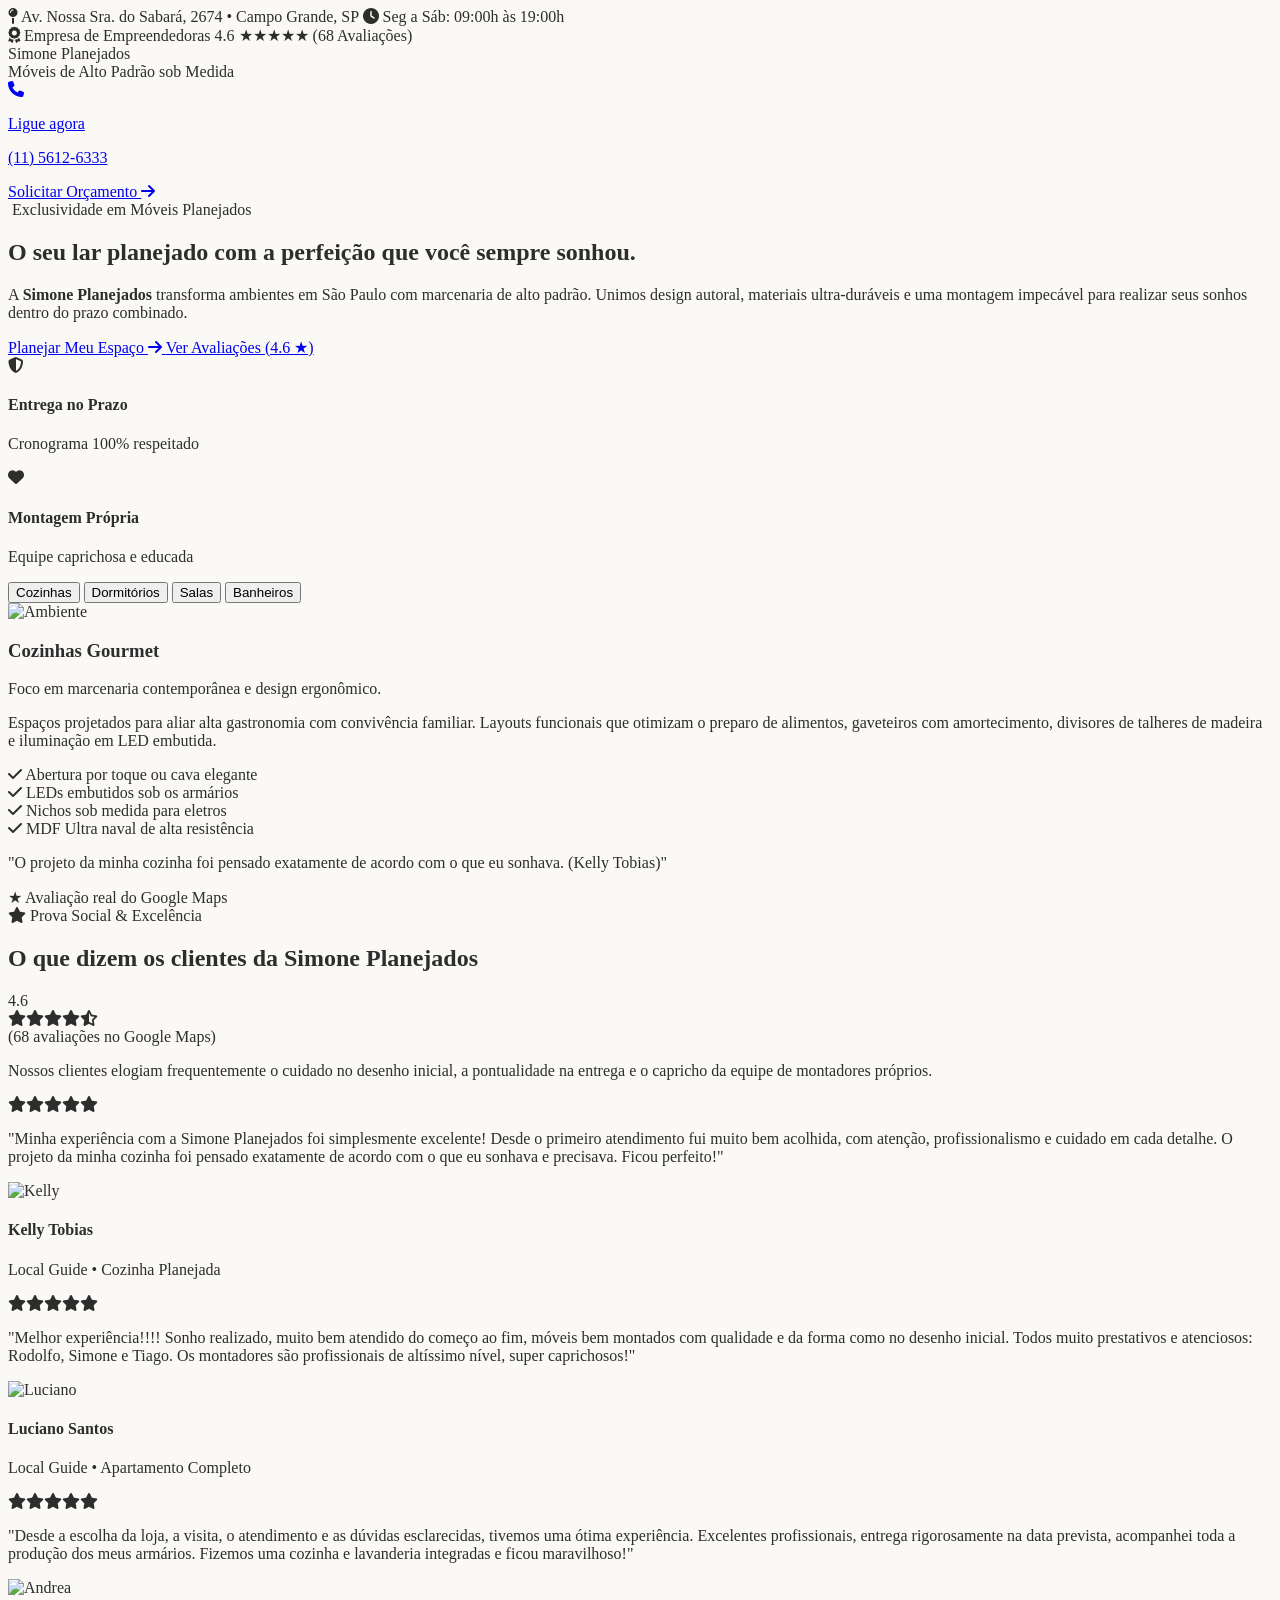
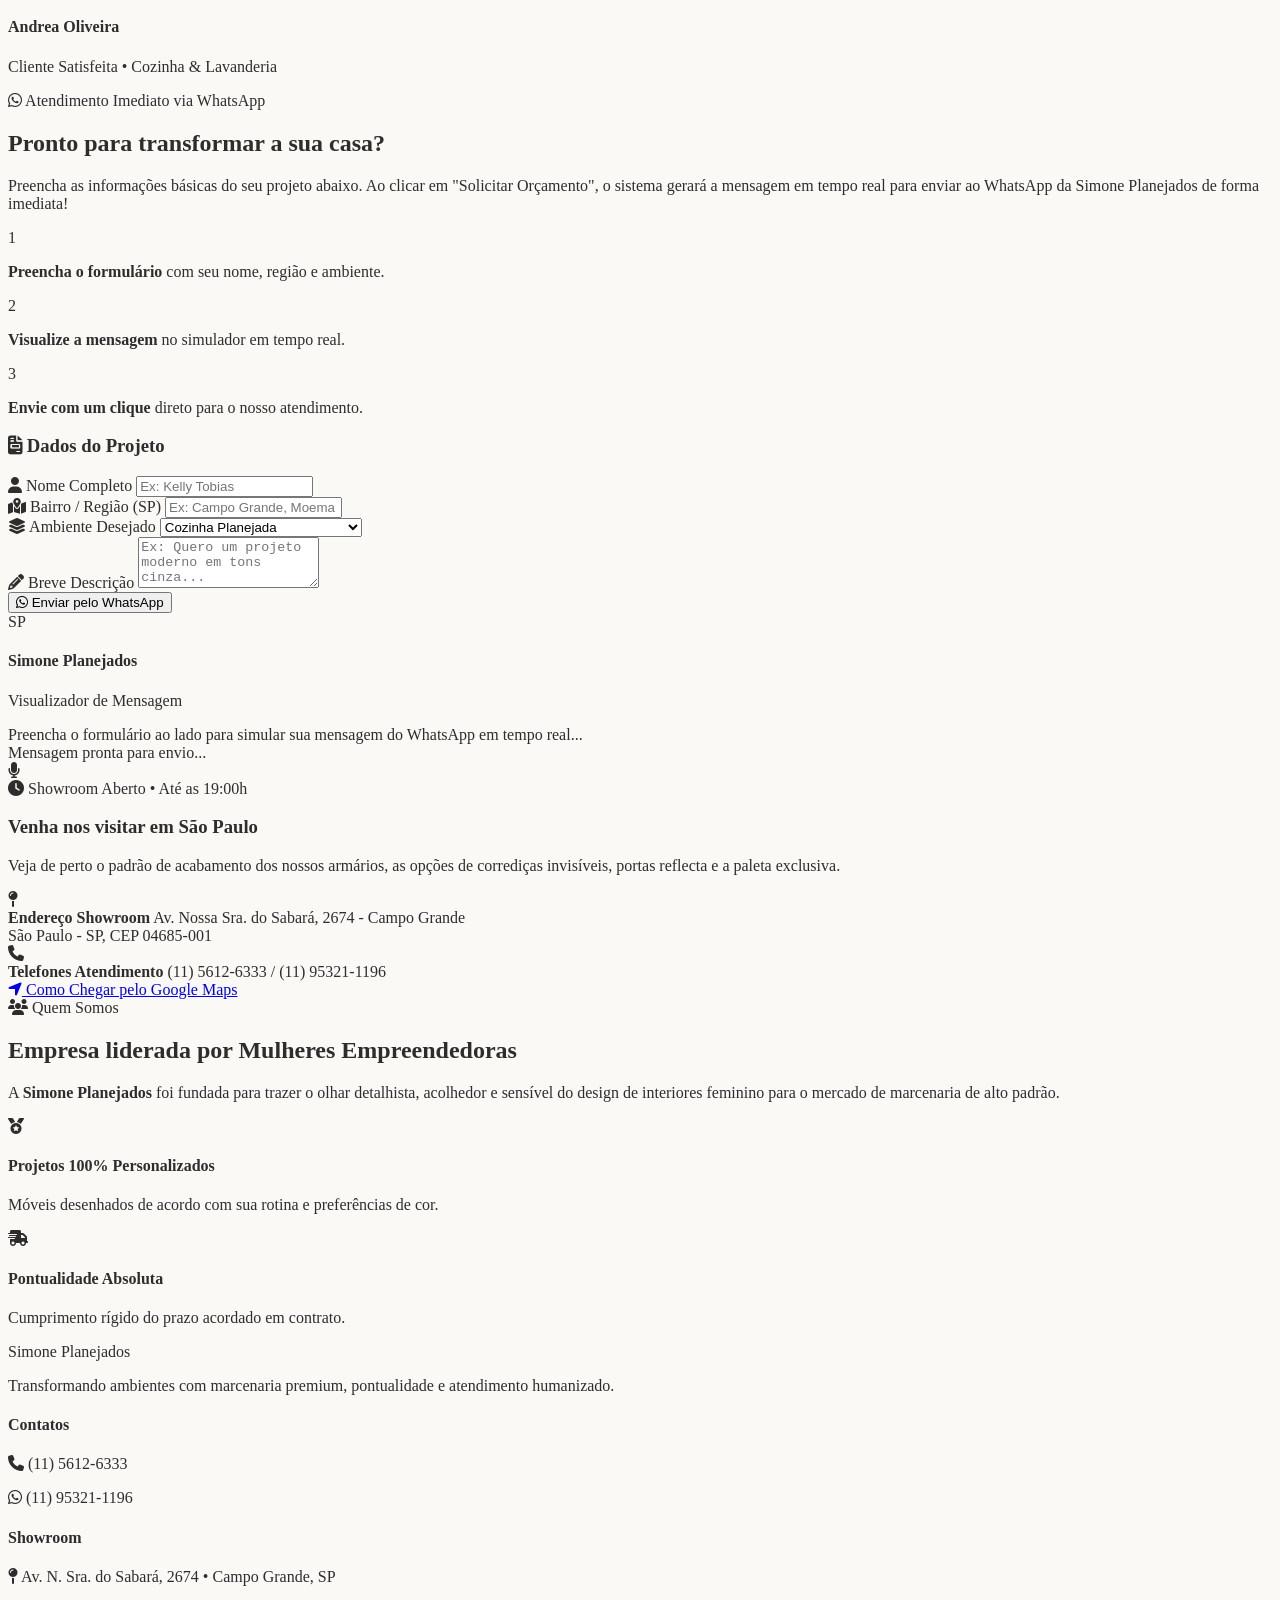
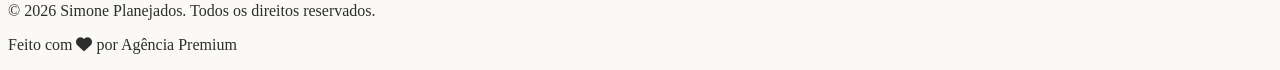
==== index.html @ 191fddfe "Add files via upload" ====
<!DOCTYPE html>
<html lang="pt-BR" class="scroll-smooth">
<head>
    <meta charset="UTF-8">
    <meta name="viewport" content="width=device-width, initial-scale=1.0">
    <title>Simone Planejados | Móveis Planejados de Alto Padrão em São Paulo</title>
    <!-- Google Fonts: Playfair Display, Outfit & Plus Jakarta Sans -->
    <link rel="preconnect" href="https://fonts.googleapis.com">
    <link rel="preconnect" href="https://fonts.gstatic.com" crossorigin>
    <link href="https://fonts.googleapis.com/css2?family=Outfit:wght@300;400;500;600;700&family=Playfair+Display:ital,wght@0,400;0,600;0,700;1,400&family=Plus+Jakarta+Sans:wght@300;400;500;600;700&display=swap" rel="stylesheet">
    <!-- Tailwind CSS CDN -->
    <script src="https://cdn.tailwindcss.com"></script>
    <!-- FontAwesome for Icons -->
    <link rel="stylesheet" href="https://cdnjs.cloudflare.com/ajax/libs/font-awesome/6.4.0/css/all.min.css">
    <!-- Custom styling -->
    <link rel="stylesheet" href="style.css">
</head>
<body class="bg-[#FAF9F6] text-[#2D2D2D] font-['Plus_Jakarta_Sans'] overflow-x-hidden">

    <!-- TOP MICRO BAR -->
    <div class="bg-[#151515] text-white text-[11px] md:text-xs py-2 px-4 md:px-8 flex flex-wrap justify-between items-center gap-2">
        <div class="flex items-center gap-4">
            <span class="flex items-center gap-1.5 text-[#dac476]">
                <i class="fa-solid fa-map-pin"></i>
                Av. Nossa Sra. do Sabará, 2674 • Campo Grande, SP
            </span>
            <span class="hidden sm:flex items-center gap-1.5 text-gray-300">
                <i class="fa-solid fa-clock"></i>
                Seg a Sáb: 09:00h às 19:00h
            </span>
        </div>
        <div class="flex items-center gap-3">
            <span class="flex items-center gap-1.5 bg-[#ad8c5e]/30 text-[#dac476] px-2 py-0.5 rounded border border-[#c5a880]/20 font-medium">
                <i class="fa-solid fa-award"></i>
                Empresa de Empreendedoras
            </span>
            <span class="text-[#f4edd4] font-semibold">4.6 ★★★★★ (68 Avaliações)</span>
        </div>
    </div>

    <!-- MAIN HEADER -->
    <header class="sticky top-0 z-50 w-full bg-white/95 backdrop-blur-md border-b border-[#f4edd4] shadow-sm">
        <div class="max-w-7xl mx-auto px-4 sm:px-6 lg:px-8 h-20 flex justify-between items-center">
            <div class="flex flex-col text-left">
                <div class="flex items-baseline gap-1">
                    <span class="font-['Playfair_Display'] font-bold text-2xl tracking-wide text-[#151515]">Simone</span>
                    <span class="font-sans font-light text-sm uppercase tracking-[0.25em] text-[#ad8c5e]">Planejados</span>
                </div>
                <span class="text-[9px] text-gray-400 tracking-wider font-sans -mt-1 block uppercase">Móveis de Alto Padrão sob Medida</span>
            </div>

            <div class="flex items-center gap-4 md:gap-6">
                <a href="tel:551156126333" class="hidden lg:flex items-center gap-2 text-[#151515] hover:text-[#ad8c5e] transition-all font-medium text-sm border-r border-[#e8dba9] pr-6">
                    <div class="bg-[#fbf8f0] p-2 rounded-full border border-[#e8dba9]">
                        <i class="fa-solid fa-phone text-[#ad8c5e]"></i>
                    </div>
                    <div class="text-left">
                        <p class="text-[10px] text-gray-400 uppercase tracking-widest">Ligue agora</p>
                        <p class="font-semibold text-sm text-gray-800">(11) 5612-6333</p>
                    </div>
                </a>

                <a href="#lead-form-section" class="bg-gradient-to-r from-[#151515] to-[#2D2D2D] text-white font-medium text-xs md:text-sm uppercase tracking-wider px-4 md:px-6 py-3 rounded-md shadow-md border border-[#c5a880]/20 hover:opacity-90 transition-all">
                    Solicitar Orçamento <i class="fa-solid fa-arrow-right ml-1"></i>
                </a>
            </div>
        </div>
    </header>

    <!-- HERO SECTION -->
    <section class="relative overflow-hidden py-16 md:py-24">
        <div class="absolute top-1/4 -left-32 w-96 h-96 bg-[#c5a880]/10 rounded-full blur-3xl pointer-events-none"></div>
        <div class="max-w-7xl mx-auto px-4 sm:px-6 lg:px-8">
            <div class="grid grid-cols-1 lg:grid-cols-12 gap-12 items-center">
                
                <!-- Persuasive Copy -->
                <div class="lg:col-span-5 text-left flex flex-col justify-center">
                    <div class="inline-flex items-center gap-1.5 bg-[#fbf8f0] border border-[#e8dba9] px-3.5 py-1.5 rounded-full text-[#907047] text-xs font-semibold tracking-wider uppercase mb-6 w-fit">
                        <i class="fa-solid fa-sparkles text-[#c5a880]"></i> Exclusividade em Móveis Planejados
                    </div>

                    <h1 class="font-['Playfair_Display'] text-4xl sm:text-5xl font-bold text-[#151515] tracking-tight leading-[1.1] mb-6">
                        O seu lar planejado com a <span class="italic text-[#ad8c5e] block sm:inline">perfeição</span> que você sempre sonhou.
                    </h1>

                    <p class="text-gray-600 text-base sm:text-lg leading-relaxed mb-8">
                        A <strong>Simone Planejados</strong> transforma ambientes em São Paulo com marcenaria de alto padrão. Unimos design autoral, materiais ultra-duráveis e uma montagem impecável para realizar seus sonhos dentro do prazo combinado.
                    </p>

                    <div class="flex flex-col sm:flex-row items-stretch sm:items-center gap-4 mb-10">
                        <a href="#lead-form-section" class="bg-[#c5a880] hover:bg-[#ad8c5e] text-white font-medium px-8 py-4 rounded-md shadow-lg transition-all text-center uppercase tracking-wider text-sm flex items-center justify-center gap-2">
                            Planejar Meu Espaço <i class="fa-solid fa-arrow-right"></i>
                        </a>
                        <a href="#reviews-section" class="bg-white hover:bg-[#fbf8f0] text-[#151515] border border-[#c5a880] font-medium px-8 py-4 rounded-md transition-all text-center uppercase tracking-wider text-sm flex items-center justify-center gap-2">
                            Ver Avaliações (4.6 ★)
                        </a>
                    </div>

                    <div class="grid grid-cols-2 gap-4 border-t border-[#f4edd4] pt-8">
                        <div class="flex items-start gap-2.5">
                            <div class="bg-[#f4edd4]/50 p-1.5 rounded-full text-[#907047] mt-0.5">
                                <i class="fa-solid fa-shield-halved text-xs"></i>
                            </div>
                            <div>
                                <h4 class="font-bold text-sm text-gray-900">Entrega no Prazo</h4>
                                <p class="text-xs text-gray-500">Cronograma 100% respeitado</p>
                            </div>
                        </div>
                        <div class="flex items-start gap-2.5">
                            <div class="bg-[#f4edd4]/50 p-1.5 rounded-full text-[#907047] mt-0.5">
                                <i class="fa-solid fa-heart text-xs"></i>
                            </div>
                            <div>
                                <h4 class="font-bold text-sm text-gray-900">Montagem Própria</h4>
                                <p class="text-xs text-gray-500">Equipe caprichosa e educada</p>
                            </div>
                        </div>
                    </div>
                </div>

                <!-- Interactive Display -->
                <div class="lg:col-span-7 flex flex-col">
                    <!-- Tabs Selector -->
                    <div class="flex flex-wrap gap-2 mb-4 bg-gray-100/80 p-1.5 rounded-lg border border-gray-200/50">
                        <button onclick="switchEnvironment('cozinhas')" id="tab-cozinhas" class="env-tab flex-1 min-w-[100px] text-center font-medium text-xs py-2.5 px-3 rounded-md transition-all uppercase tracking-wider bg-white text-[#151515] shadow-sm font-bold border-b-2 border-[#c5a880]">
                            Cozinhas
                        </button>
                        <button onclick="switchEnvironment('dormitorios')" id="tab-dormitorios" class="env-tab flex-1 min-w-[100px] text-center font-medium text-xs py-2.5 px-3 rounded-md transition-all uppercase tracking-wider text-gray-500 hover:text-[#151515] hover:bg-white/50">
                            Dormitórios
                        </button>
                        <button onclick="switchEnvironment('salas')" id="tab-salas" class="env-tab flex-1 min-w-[100px] text-center font-medium text-xs py-2.5 px-3 rounded-md transition-all uppercase tracking-wider text-gray-500 hover:text-[#151515] hover:bg-white/50">
                            Salas
                        </button>
                        <button onclick="switchEnvironment('banheiros')" id="tab-banheiros" class="env-tab flex-1 min-w-[100px] text-center font-medium text-xs py-2.5 px-3 rounded-md transition-all uppercase tracking-wider text-gray-500 hover:text-[#151515] hover:bg-white/50">
                            Banheiros
                        </button>
                    </div>

                    <!-- Showcase Stage -->
                    <div id="showcase-card" class="bg-white rounded-xl border border-[#fbf8f0] shadow-xl overflow-hidden text-left">
                        <div class="relative h-[250px] sm:h-[350px] overflow-hidden">
                            <img id="env-image" src="https://images.unsplash.com/photo-1600585154340-be6161a56a0c?auto=format&fit=crop&w=1200&q=80" class="w-full h-full object-cover" alt="Ambiente">
                            <div class="absolute inset-0 bg-gradient-to-t from-black/60 to-transparent"></div>
                            <div class="absolute bottom-6 left-6 right-6 text-white">
                                <h3 id="env-title" class="font-['Playfair_Display'] text-2xl font-bold tracking-tight mb-1 text-[#f4edd4]">Cozinhas Gourmet</h3>
                                <p class="text-xs text-gray-200">Foco em marcenaria contemporânea e design ergonômico.</p>
                            </div>
                        </div>
                        <div class="p-6 sm:p-8">
                            <p id="env-description" class="text-gray-600 text-sm leading-relaxed mb-6">
                                Espaços projetados para aliar alta gastronomia com convivência familiar. Layouts funcionais que otimizam o preparo de alimentos, gaveteiros com amortecimento, divisores de talheres de madeira e iluminação em LED embutida.
                            </p>
                            <div id="env-features" class="grid grid-cols-1 sm:grid-cols-2 gap-3.5 mb-6">
                                <div class="flex items-center gap-2.5 text-xs text-gray-700">
                                    <span class="bg-[#fbf8f0] p-1 rounded-full border border-[#e8dba9]"><i class="fa-solid fa-check text-[#ad8c5e]"></i></span>
                                    <span>Abertura por toque ou cava elegante</span>
                                </div>
                                <div class="flex items-center gap-2.5 text-xs text-gray-700">
                                    <span class="bg-[#fbf8f0] p-1 rounded-full border border-[#e8dba9]"><i class="fa-solid fa-check text-[#ad8c5e]"></i></span>
                                    <span>LEDs embutidos sob os armários</span>
                                </div>
                                <div class="flex items-center gap-2.5 text-xs text-gray-700">
                                    <span class="bg-[#fbf8f0] p-1 rounded-full border border-[#e8dba9]"><i class="fa-solid fa-check text-[#ad8c5e]"></i></span>
                                    <span>Nichos sob medida para eletros</span>
                                </div>
                                <div class="flex items-center gap-2.5 text-xs text-gray-700">
                                    <span class="bg-[#fbf8f0] p-1 rounded-full border border-[#e8dba9]"><i class="fa-solid fa-check text-[#ad8c5e]"></i></span>
                                    <span>MDF Ultra naval de alta resistência</span>
                                </div>
                            </div>
                            <div class="bg-[#fbf8f0]/80 rounded-lg p-4 border-l-4 border-[#c5a880] italic text-xs text-gray-600 flex flex-col gap-1">
                                <p id="env-quote">"O projeto da minha cozinha foi pensado exatamente de acordo com o que eu sonhava. (Kelly Tobias)"</p>
                                <span class="text-[10px] uppercase font-bold tracking-wider text-[#ad8c5e] not-italic">★ Avaliação real do Google Maps</span>
                            </div>
                        </div>
                    </div>
                </div>

            </div>
        </div>
    </section>

    <!-- TESTIMONIALS SECTION -->
    <section id="reviews-section" class="py-20 bg-white border-b border-[#f4edd4]">
        <div class="max-w-7xl mx-auto px-4 sm:px-6 lg:px-8">
            <div class="text-center max-w-3xl mx-auto mb-16">
                <div class="inline-flex items-center gap-1.5 bg-[#fbf8f0] border border-[#e8dba9] px-3.5 py-1.5 rounded-full text-[#907047] text-xs font-semibold tracking-wider uppercase mb-4">
                    <i class="fa-solid fa-star text-[#c5a880]"></i> Prova Social & Excelência
                </div>
                <h2 class="font-['Playfair_Display'] text-3xl sm:text-4xl font-bold text-[#151515] tracking-tight mb-4">
                    O que dizem os clientes da <span class="italic text-[#ad8c5e]">Simone Planejados</span>
                </h2>
                <div class="flex items-center justify-center gap-2 mb-6">
                    <span class="font-bold text-3xl text-[#151515]">4.6</span>
                    <div class="flex text-[#c5a880]">
                        <i class="fa-solid fa-star"></i><i class="fa-solid fa-star"></i><i class="fa-solid fa-star"></i><i class="fa-solid fa-star"></i><i class="fa-solid fa-star-half-stroke"></i>
                    </div>
                    <span class="text-xs text-gray-500 font-sans tracking-wide ml-2">(68 avaliações no Google Maps)</span>
                </div>
                <p class="text-gray-600 text-sm sm:text-base">
                    Nossos clientes elogiam frequentemente o cuidado no desenho inicial, a pontualidade na entrega e o capricho da equipe de montadores próprios.
                </p>
            </div>

            <div class="grid grid-cols-1 md:grid-cols-2 lg:grid-cols-3 gap-8 text-left">
                <!-- Card 1 -->
                <div class="bg-[#fbf8f0]/20 border border-[#e8dba9]/40 rounded-xl p-6 sm:p-8 flex flex-col justify-between hover:shadow-md transition-all">
                    <div>
                        <div class="flex text-[#c5a880] gap-0.5 mb-4">
                            <i class="fa-solid fa-star"></i><i class="fa-solid fa-star"></i><i class="fa-solid fa-star"></i><i class="fa-solid fa-star"></i><i class="fa-solid fa-star"></i>
                        </div>
                        <p class="text-gray-700 text-sm leading-relaxed mb-6 italic">
                            "Minha experiência com a Simone Planejados foi simplesmente excelente! Desde o primeiro atendimento fui muito bem acolhida, com atenção, profissionalismo e cuidado em cada detalhe. O projeto da minha cozinha foi pensado exatamente de acordo com o que eu sonhava e precisava. Ficou perfeito!"
                        </p>
                    </div>
                    <div class="flex items-center gap-3 border-t border-gray-100 pt-4">
                        <img src="https://images.unsplash.com/photo-1494790108377-be9c29b29330?auto=format&fit=crop&w=150&h=150&q=80" class="w-11 h-11 rounded-full object-cover border" alt="Kelly">
                        <div>
                            <h4 class="font-bold text-sm text-[#151515]">Kelly Tobias</h4>
                            <p class="text-xs text-gray-500">Local Guide • <span class="text-[#ad8c5e] font-semibold">Cozinha Planejada</span></p>
                        </div>
                    </div>
                </div>

                <!-- Card 2 -->
                <div class="bg-[#fbf8f0]/20 border border-[#e8dba9]/40 rounded-xl p-6 sm:p-8 flex flex-col justify-between hover:shadow-md transition-all">
                    <div>
                        <div class="flex text-[#c5a880] gap-0.5 mb-4">
                            <i class="fa-solid fa-star"></i><i class="fa-solid fa-star"></i><i class="fa-solid fa-star"></i><i class="fa-solid fa-star"></i><i class="fa-solid fa-star"></i>
                        </div>
                        <p class="text-gray-700 text-sm leading-relaxed mb-6 italic">
                            "Melhor experiência!!!! Sonho realizado, muito bem atendido do começo ao fim, móveis bem montados com qualidade e da forma como no desenho inicial. Todos muito prestativos e atenciosos: Rodolfo, Simone e Tiago. Os montadores são profissionais de altíssimo nível, super caprichosos!"
                        </p>
                    </div>
                    <div class="flex items-center gap-3 border-t border-gray-100 pt-4">
                        <img src="https://images.unsplash.com/photo-1507003211169-0a1dd7228f2d?auto=format&fit=crop&w=150&h=150&q=80" class="w-11 h-11 rounded-full object-cover border" alt="Luciano">
                        <div>
                            <h4 class="font-bold text-sm text-[#151515]">Luciano Santos</h4>
                            <p class="text-xs text-gray-500">Local Guide • <span class="text-[#ad8c5e] font-semibold">Apartamento Completo</span></p>
                        </div>
                    </div>
                </div>

                <!-- Card 3 -->
                <div class="bg-[#fbf8f0]/20 border border-[#e8dba9]/40 rounded-xl p-6 sm:p-8 flex flex-col justify-between hover:shadow-md transition-all">
                    <div>
                        <div class="flex text-[#c5a880] gap-0.5 mb-4">
                            <i class="fa-solid fa-star"></i><i class="fa-solid fa-star"></i><i class="fa-solid fa-star"></i><i class="fa-solid fa-star"></i><i class="fa-solid fa-star"></i>
                        </div>
                        <p class="text-gray-700 text-sm leading-relaxed mb-6 italic">
                            "Desde a escolha da loja, a visita, o atendimento e as dúvidas esclarecidas, tivemos uma ótima experiência. Excelentes profissionais, entrega rigorosamente na data prevista, acompanhei toda a produção dos meus armários. Fizemos uma cozinha e lavanderia integradas e ficou maravilhoso!"
                        </p>
                    </div>
                    <div class="flex items-center gap-3 border-t border-gray-100 pt-4">
                        <img src="https://images.unsplash.com/photo-1573496359142-b8d87734a5a2?auto=format&fit=crop&w=150&h=150&q=80" class="w-11 h-11 rounded-full object-cover border" alt="Andrea">
                        <div>
                            <h4 class="font-bold text-sm text-[#151515]">Andrea Oliveira</h4>
                            <p class="text-xs text-gray-500">Cliente Satisfeita • <span class="text-[#ad8c5e] font-semibold">Cozinha & Lavanderia</span></p>
                        </div>
                    </div>
                </div>
            </div>
        </div>
    </section>

    <!-- LEAD FORM SECTION -->
    <section id="lead-form-section" class="py-20 bg-[#151515] text-white relative">
        <div class="max-w-7xl mx-auto px-4 sm:px-6 lg:px-8 relative z-10">
            <div class="grid grid-cols-1 lg:grid-cols-12 gap-12 items-center">
                
                <!-- Persuasive Copy -->
                <div class="lg:col-span-5 text-left">
                    <div class="inline-flex items-center gap-1.5 bg-[#ad8c5e]/20 border border-[#c5a880]/30 px-3 py-1 rounded-full text-[#c5a880] text-xs font-semibold uppercase mb-6">
                        <i class="fa-brands fa-whatsapp"></i> Atendimento Imediato via WhatsApp
                    </div>
                    <h2 class="font-['Playfair_Display'] text-3xl sm:text-4xl font-bold mb-6">
                        Pronto para transformar a sua <span class="text-[#c5a880] italic">casa</span>?
                    </h2>
                    <p class="text-gray-300 text-sm sm:text-base leading-relaxed mb-8">
                        Preencha as informações básicas do seu projeto abaixo. Ao clicar em "Solicitar Orçamento", o sistema gerará a mensagem em tempo real para enviar ao WhatsApp da Simone Planejados de forma imediata!
                    </p>
                    <div class="space-y-4">
                        <div class="flex items-start gap-3">
                            <span class="flex items-center justify-center w-6 h-6 rounded-full bg-[#c5a880]/20 text-[#c5a880] border border-[#c5a880] text-xs font-bold mt-0.5">1</span>
                            <p class="text-xs sm:text-sm text-gray-300"><strong>Preencha o formulário</strong> com seu nome, região e ambiente.</p>
                        </div>
                        <div class="flex items-start gap-3">
                            <span class="flex items-center justify-center w-6 h-6 rounded-full bg-[#c5a880]/20 text-[#c5a880] border border-[#c5a880] text-xs font-bold mt-0.5">2</span>
                            <p class="text-xs sm:text-sm text-gray-300"><strong>Visualize a mensagem</strong> no simulador em tempo real.</p>
                        </div>
                        <div class="flex items-start gap-3">
                            <span class="flex items-center justify-center w-6 h-6 rounded-full bg-[#c5a880]/20 text-[#c5a880] border border-[#c5a880] text-xs font-bold mt-0.5">3</span>
                            <p class="text-xs sm:text-sm text-gray-300"><strong>Envie com um clique</strong> direto para o nosso atendimento.</p>
                        </div>
                    </div>
                </div>

                <!-- Form & Simulator -->
                <div class="lg:col-span-7 grid grid-cols-1 md:grid-cols-12 gap-6 text-left">
                    <!-- Form Card -->
                    <div class="md:col-span-6 bg-[#1c1c1c] border border-neutral-800 rounded-xl p-6 shadow-2xl">
                        <h3 class="font-bold text-lg text-white mb-4 border-b border-neutral-800 pb-3">
                            <i class="fa-solid fa-file-invoice text-[#c5a880] mr-2"></i> Dados do Projeto
                        </h3>
                        <div class="space-y-4">
                            <div>
                                <label class="block text-[11px] font-medium uppercase text-gray-400 mb-1.5"><i class="fa-solid fa-user text-[#c5a880] mr-1"></i> Nome Completo</label>
                                <input type="text" id="name-input" placeholder="Ex: Kelly Tobias" onkeyup="updateLiveMessage()" class="w-full bg-neutral-800 border border-neutral-700 focus:border-[#c5a880] focus:outline-none rounded-md py-2 px-3 text-sm text-white">
                            </div>
                            <div>
                                <label class="block text-[11px] font-medium uppercase text-gray-400 mb-1.5"><i class="fa-solid fa-map-location-dot text-[#c5a880] mr-1"></i> Bairro / Região (SP)</label>
                                <input type="text" id="region-input" placeholder="Ex: Campo Grande, Moema" onkeyup="updateLiveMessage()" class="w-full bg-neutral-800 border border-neutral-700 focus:border-[#c5a880] focus:outline-none rounded-md py-2 px-3 text-sm text-white">
                            </div>
                            <div>
                                <label class="block text-[11px] font-medium uppercase text-gray-400 mb-1.5"><i class="fa-solid fa-layer-group text-[#c5a880] mr-1"></i> Ambiente Desejado</label>
                                <select id="env-input" onchange="updateLiveMessage()" class="w-full bg-neutral-800 border border-neutral-700 focus:border-[#c5a880] focus:outline-none rounded-md py-2 px-3 text-sm text-white cursor-pointer">
                                    <option value="Cozinha Planejada">Cozinha Planejada</option>
                                    <option value="Dormitório Planejado">Dormitório Planejado (Quarto)</option>
                                    <option value="Home Theater / Sala">Home Theater / Sala de Estar</option>
                                    <option value="Banheiro & Lavanderia">Banheiro ou Lavanderia</option>
                                    <option value="Closet Completo">Closet Sob Medida</option>
                                    <option value="Casa Completa">Apartamento / Casa Completa</option>
                                </select>
                            </div>
                            <div>
                                <label class="block text-[11px] font-medium uppercase text-gray-400 mb-1.5"><i class="fa-solid fa-pencil text-[#c5a880] mr-1"></i> Breve Descrição</label>
                                <textarea id="desc-input" rows="3" onkeyup="updateLiveMessage()" placeholder="Ex: Quero um projeto moderno em tons cinza..." class="w-full bg-neutral-800 border border-neutral-700 focus:border-[#c5a880] focus:outline-none rounded-md py-2 px-3 text-sm text-white resize-none"></textarea>
                            </div>
                            <button onclick="sendToWhatsApp()" class="w-full bg-emerald-500 hover:bg-emerald-600 text-white font-semibold text-xs uppercase tracking-wider py-3 px-4 rounded-md shadow-lg flex items-center justify-center gap-2 transition-all">
                                <i class="fa-brands fa-whatsapp text-sm"></i> Enviar pelo WhatsApp
                            </button>
                        </div>
                    </div>

                    <!-- WhatsApp Live Simulator -->
                    <div class="md:col-span-6 flex flex-col justify-between bg-[#0e0e0e] border border-neutral-800 rounded-xl overflow-hidden shadow-2xl min-h-[350px]">
                        <div class="bg-[#075E54] text-white px-4 py-3 flex items-center gap-3">
                            <div class="w-9 h-9 bg-gray-200 rounded-full flex items-center justify-center font-bold text-gray-800 text-sm">SP</div>
                            <div>
                                <h4 class="font-bold text-sm leading-tight">Simone Planejados</h4>
                                <p class="text-[10px] text-emerald-100">Visualizador de Mensagem</p>
                            </div>
                        </div>
                        <div class="flex-1 bg-[#E5DDD5] p-4 flex flex-col justify-end relative">
                            <!-- WhatsApp wallpaper -->
                            <div class="absolute inset-0 bg-repeat opacity-[0.06] bg-[url('https://user-images.githubusercontent.com/15075759/28719144-86dc0f70-73b1-11e7-911d-60d70fcded21.png')]"></div>
                            <div class="relative z-10 max-w-[90%] ml-auto">
                                <div class="bg-[#DCF8C6] text-gray-800 rounded-lg p-3 shadow-md text-[11px] whitespace-pre-wrap leading-relaxed border border-green-200" id="live-chat-bubble">
                                    Preencha o formulário para simular...
                                </div>
                            </div>
                        </div>
                        <div class="bg-neutral-900 border-t border-neutral-800 px-4 py-3 flex items-center gap-2">
                            <div class="flex-1 bg-neutral-800 rounded-full px-4 py-1.5 text-xs text-gray-500">Mensagem pronta para envio...</div>
                            <div class="w-8 h-8 rounded-full bg-emerald-500 flex items-center justify-center text-white text-xs"><i class="fa-solid fa-microphone"></i></div>
                        </div>
                    </div>
                </div>

            </div>
        </div>
    </section>

    <!-- PHYSICAL LOCATION SHOWROOM -->
    <section class="py-20 bg-[#FAF9F6] border-b border-[#f4edd4]">
        <div class="max-w-7xl mx-auto px-4 sm:px-6 lg:px-8">
            <div class="grid grid-cols-1 lg:grid-cols-12 gap-12 items-center">
                <div class="lg:col-span-6 text-left">
                    <div class="bg-white rounded-xl shadow-xl border border-[#f4edd4] p-6">
                        <span class="inline-flex items-center gap-1.5 bg-emerald-50 text-emerald-700 text-[10px] font-bold tracking-wider uppercase px-2.5 py-1 rounded mb-4">
                            <i class="fa-solid fa-clock"></i> Showroom Aberto • Até as 19:00h
                        </span>
                        <h3 class="font-['Playfair_Display'] text-2xl font-bold text-[#151515] mb-2">Venha nos visitar em São Paulo</h3>
                        <p class="text-gray-500 text-sm mb-6">Veja de perto o padrão de acabamento dos nossos armários, as opções de corrediças invisíveis, portas reflecta e a paleta exclusiva.</p>
                        
                        <div class="space-y-4 mb-6 text-sm text-gray-700">
                            <div class="flex gap-3 pb-3 border-b border-gray-100">
                                <i class="fa-solid fa-map-pin text-[#c5a880] text-lg mt-0.5"></i>
                                <div>
                                    <strong class="text-gray-900 block">Endereço Showroom</strong>
                                    Av. Nossa Sra. do Sabará, 2674 - Campo Grande<br>São Paulo - SP, CEP 04685-001
                                </div>
                            </div>
                            <div class="flex gap-3 pb-3 border-b border-gray-100">
                                <i class="fa-solid fa-phone text-[#c5a880] text-lg mt-0.5"></i>
                                <div>
                                    <strong class="text-gray-900 block">Telefones Atendimento</strong>
                                    (11) 5612-6333 / (11) 95321-1196
                                </div>
                            </div>
                        </div>

                        <a href="https://maps.google.com/?q=Av.+Nossa+Sra.+do+Sabará,+2674+-+Campo+Grande,+São+Paulo+-+SP" target="_blank" class="w-full bg-[#c5a880] text-white font-medium text-xs uppercase tracking-wider py-3 px-4 rounded text-center block hover:opacity-90 transition-all">
                            <i class="fa-solid fa-location-arrow mr-1 animate-pulse"></i> Como Chegar pelo Google Maps
                        </a>
                    </div>
                </div>
                <div class="lg:col-span-6 text-left">
                    <div class="inline-flex items-center gap-1.5 bg-[#fbf8f0] border border-[#e8dba9] px-3 py-1 rounded-full text-[#ad8c5e] text-xs font-semibold uppercase mb-4">
                        <i class="fa-solid fa-users"></i> Quem Somos
                    </div>
                    <h2 class="font-['Playfair_Display'] text-3xl sm:text-4xl font-bold text-[#151515] mb-6">Empresa liderada por <span class="italic text-[#ad8c5e]">Mulheres Empreendedoras</span></h2>
                    <p class="text-gray-600 text-sm leading-relaxed mb-6">
                        A <strong>Simone Planejados</strong> foi fundada para trazer o olhar detalhista, acolhedor e sensível do design de interiores feminino para o mercado de marcenaria de alto padrão.
                    </p>
                    <div class="space-y-4 text-sm text-gray-700">
                        <div class="flex gap-3">
                            <i class="fa-solid fa-medal text-[#c5a880] text-xl mt-1"></i>
                            <div>
                                <h4 class="font-bold text-[#151515]">Projetos 100% Personalizados</h4>
                                <p class="text-xs text-gray-500">Móveis desenhados de acordo com sua rotina e preferências de cor.</p>
                            </div>
                        </div>
                        <div class="flex gap-3">
                            <i class="fa-solid fa-truck-fast text-[#c5a880] text-xl mt-1"></i>
                            <div>
                                <h4 class="font-bold text-[#151515]">Pontualidade Absoluta</h4>
                                <p class="text-xs text-gray-500">Cumprimento rígido do prazo acordado em contrato.</p>
                            </div>
                        </div>
                    </div>
                </div>
            </div>
        </div>
    </section>

    <!-- FOOTER -->
    <footer class="bg-[#151515] text-gray-400 py-12 px-4 border-t border-neutral-800 text-xs md:text-sm">
        <div class="max-w-7xl mx-auto grid grid-cols-1 md:grid-cols-3 gap-8 mb-8 text-left">
            <div>
                <div class="flex items-baseline gap-1 mb-3">
                    <span class="font-['Playfair_Display'] font-bold text-xl text-white">Simone</span>
                    <span class="font-sans font-light text-xs uppercase tracking-[0.2em] text-[#c5a880]">Planejados</span>
                </div>
                <p class="text-xs text-gray-500">Transformando ambientes com marcenaria premium, pontualidade e atendimento humanizado.</p>
            </div>
            <div class="space-y-3">
                <h4 class="font-bold text-white uppercase text-xs tracking-wider border-b border-neutral-800 pb-2 mb-2">Contatos</h4>
                <p><i class="fa-solid fa-phone text-[#c5a880] mr-1"></i> (11) 5612-6333</p>
                <p><i class="fa-brands fa-whatsapp text-emerald-500 mr-1"></i> (11) 95321-1196</p>
            </div>
            <div class="space-y-3">
                <h4 class="font-bold text-white uppercase text-xs tracking-wider border-b border-neutral-800 pb-2 mb-2">Showroom</h4>
                <p><i class="fa-solid fa-map-pin text-[#c5a880] mr-1"></i> Av. N. Sra. do Sabará, 2674 • Campo Grande, SP</p>
            </div>
        </div>
        <div class="max-w-7xl mx-auto border-t border-neutral-800 pt-8 flex flex-col sm:flex-row justify-between items-center text-gray-500 text-xs">
            <p>© 2026 Simone Planejados. Todos os direitos reservados.</p>
            <p>Feito com <i class="fa-solid fa-heart text-red-500"></i> por Agência Premium</p>
        </div>
    </footer>

    <!-- JS SCRIPT -->
    <script src="script.js"></script>
</body>
</html>
---- style.css ----
/* Custom typography and general style parameters */
html {
    scroll-behavior: smooth;
}
body {
    background-color: #FAF9F6;
    color: #2D2D2D;
}
/* Transition effects */
.env-tab {
    transition: all 0.3s ease-in-out;
}
/* Focus glow indicators */
input:focus, select:focus, textarea:focus {
    box-shadow: 0 0 0 2px rgba(197, 168, 128, 0.2);
}
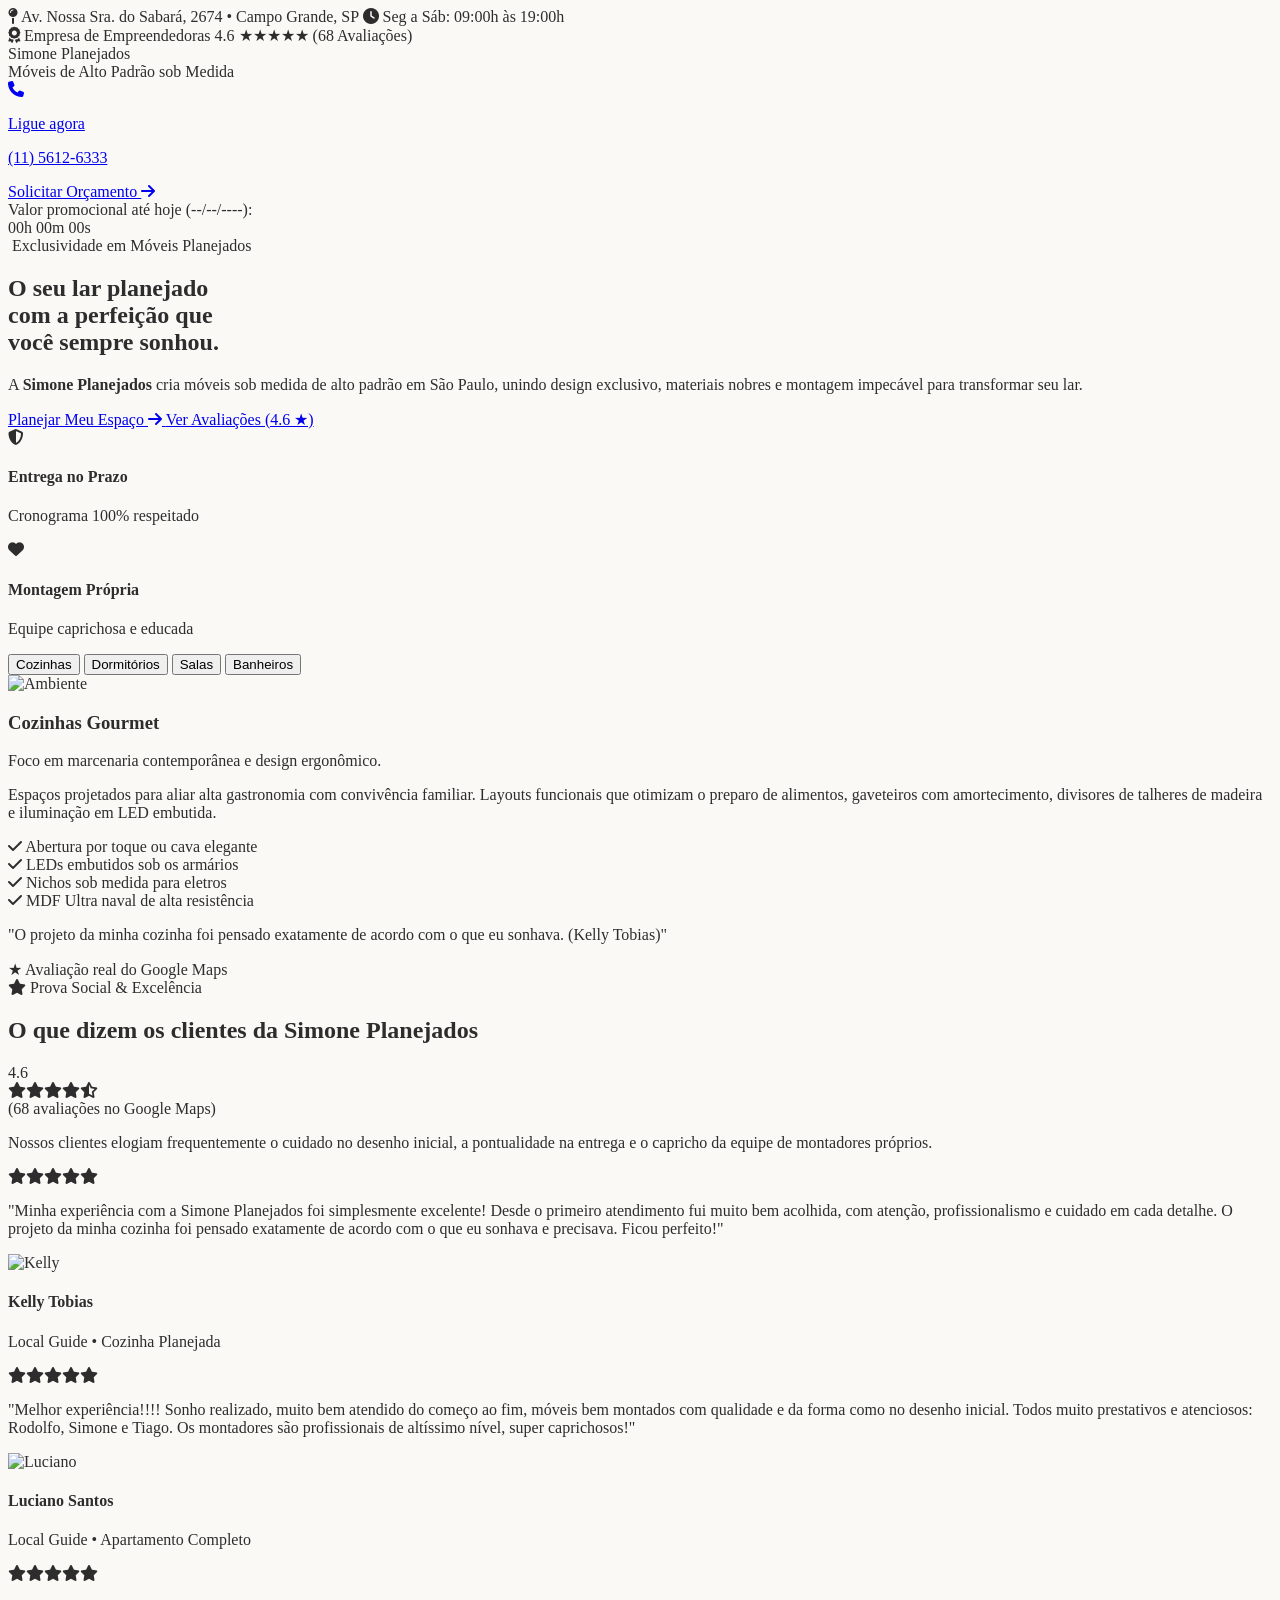
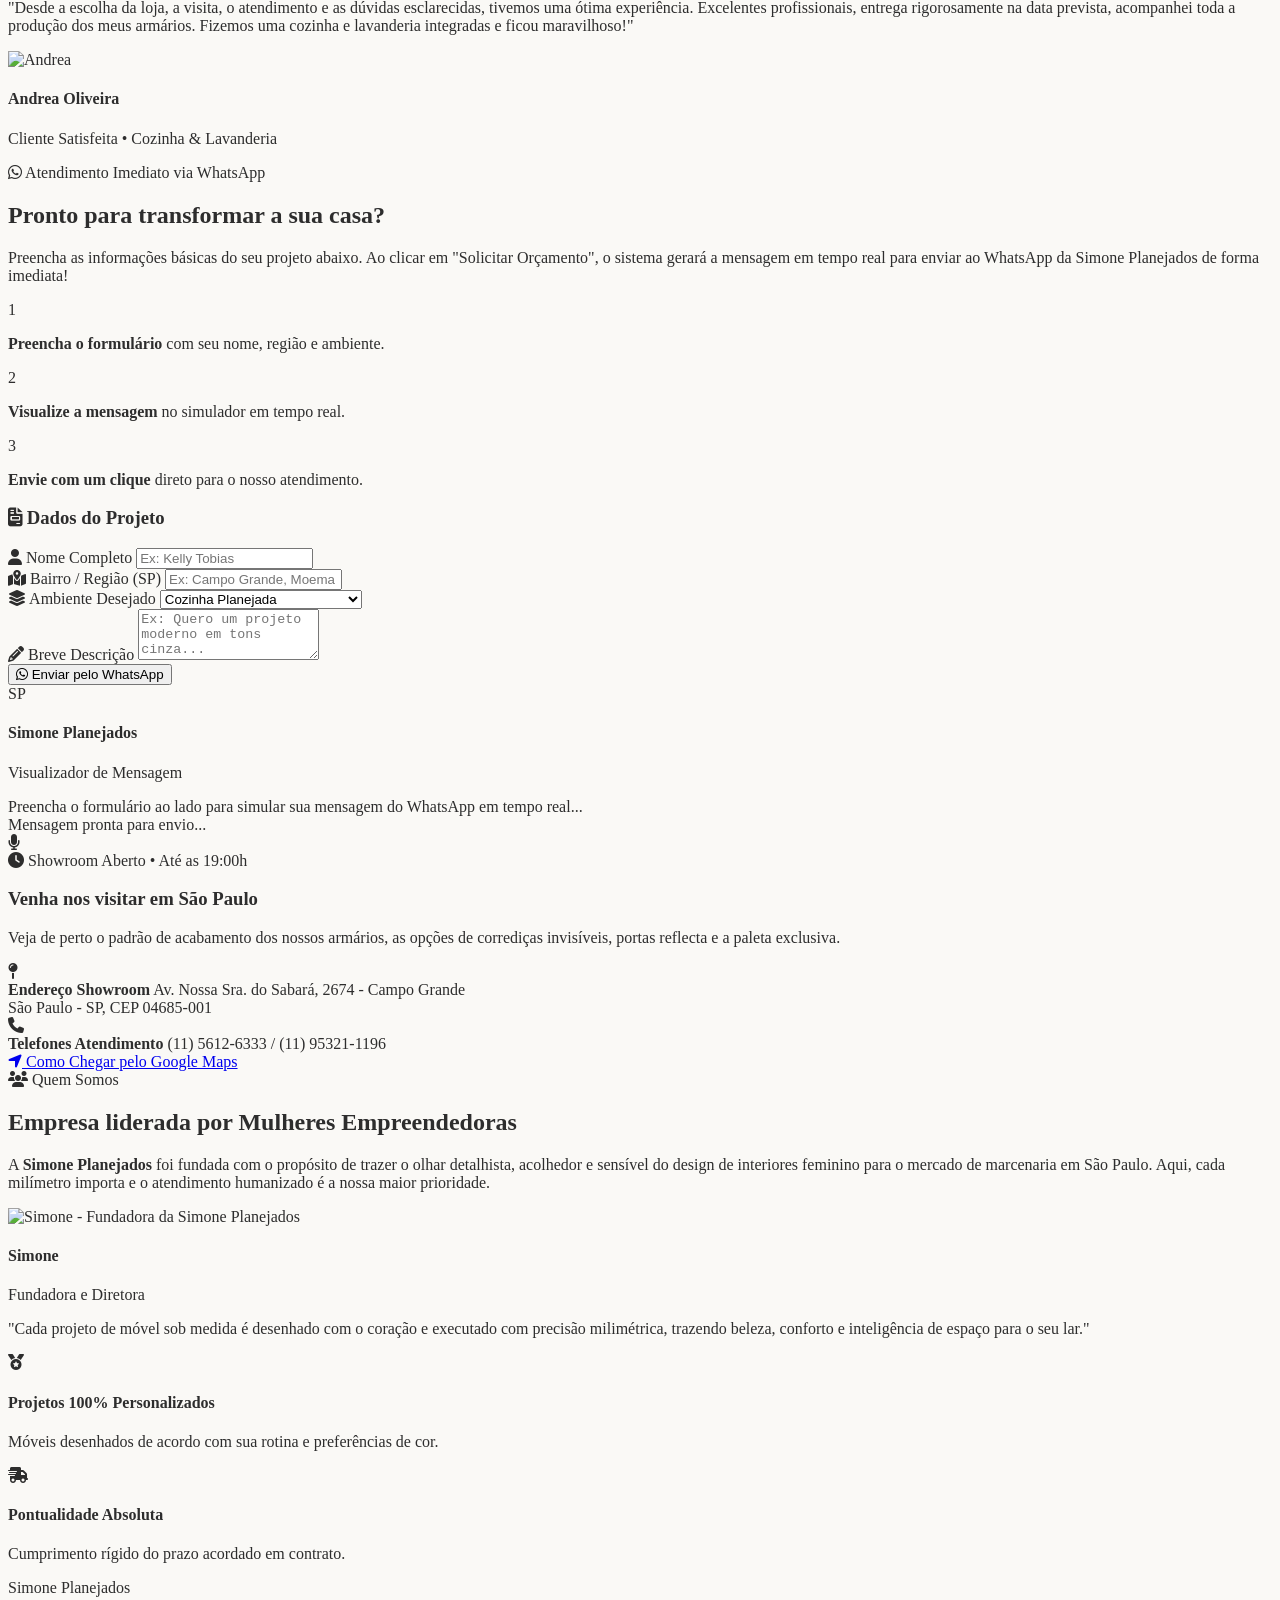
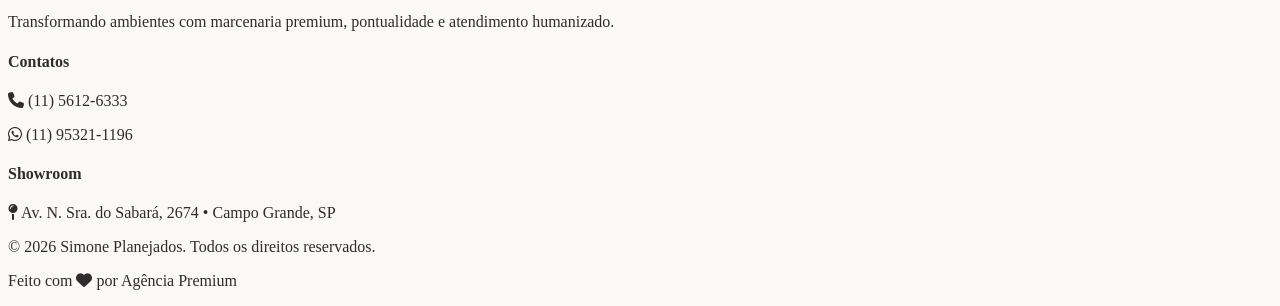
==== commit 5bf0e5ee: "Update index.html" ====
--- a/index.html
+++ b/index.html
@@ -18,29 +18,29 @@
 <body class="bg-[#FAF9F6] text-[#2D2D2D] font-['Plus_Jakarta_Sans'] overflow-x-hidden">
 
     <!-- TOP MICRO BAR -->
-    <div class="bg-[#151515] text-white text-[11px] md:text-xs py-2 px-4 md:px-8 flex flex-wrap justify-between items-center gap-2">
-        <div class="flex items-center gap-4">
-            <span class="flex items-center gap-1.5 text-[#dac476]">
+    <div class="bg-[#151515] text-white text-[11px] md:text-xs py-2.5 px-4 md:px-8 flex flex-col md:flex-row justify-between items-center gap-2.5 md:gap-4 text-center">
+        <div class="flex flex-col sm:flex-row items-center gap-1.5 sm:gap-4">
+            <span class="flex items-center gap-1.5 text-[#dac476] justify-center">
                 <i class="fa-solid fa-map-pin"></i>
                 Av. Nossa Sra. do Sabará, 2674 • Campo Grande, SP
             </span>
-            <span class="hidden sm:flex items-center gap-1.5 text-gray-300">
+            <span class="hidden sm:flex items-center gap-1.5 text-gray-300 justify-center">
                 <i class="fa-solid fa-clock"></i>
                 Seg a Sáb: 09:00h às 19:00h
             </span>
         </div>
-        <div class="flex items-center gap-3">
-            <span class="flex items-center gap-1.5 bg-[#ad8c5e]/30 text-[#dac476] px-2 py-0.5 rounded border border-[#c5a880]/20 font-medium">
+        <div class="flex flex-wrap items-center justify-center gap-2 md:gap-3">
+            <span class="flex items-center gap-1.5 bg-[#ad8c5e]/30 text-[#dac476] px-2.5 py-0.5 rounded border border-[#c5a880]/20 font-medium">
                 <i class="fa-solid fa-award"></i>
                 Empresa de Empreendedoras
             </span>
-            <span class="text-[#f4edd4] font-semibold">4.6 ★★★★★ (68 Avaliações)</span>
+            <span class="text-[#f4edd4] font-semibold">4.6 ★★★★★ <span class="text-gray-400 font-normal text-[10px] ml-1">(68 Avaliações)</span></span>
         </div>
     </div>
 
     <!-- MAIN HEADER -->
     <header class="sticky top-0 z-50 w-full bg-white/95 backdrop-blur-md border-b border-[#f4edd4] shadow-sm">
-        <div class="max-w-7xl mx-auto px-4 sm:px-6 lg:px-8 h-20 flex justify-between items-center">
+        <div class="max-w-7xl mx-auto px-4 sm:px-6 lg:px-8 py-4 sm:py-0 sm:h-20 flex justify-between items-center gap-4">
             <div class="flex flex-col text-left">
                 <div class="flex items-baseline gap-1">
                     <span class="font-['Playfair_Display'] font-bold text-2xl tracking-wide text-[#151515]">Simone</span>
@@ -64,30 +64,45 @@
                     Solicitar Orçamento <i class="fa-solid fa-arrow-right ml-1"></i>
                 </a>
             </div>
-        </div>
-    </header>
-
-    <!-- HERO SECTION -->
-    <section class="relative overflow-hidden py-16 md:py-24">
+           <!-- HERO SECTION -->
+    <section class="relative overflow-hidden pt-6 pb-16 md:pt-10 md:pb-20">
         <div class="absolute top-1/4 -left-32 w-96 h-96 bg-[#c5a880]/10 rounded-full blur-3xl pointer-events-none"></div>
         <div class="max-w-7xl mx-auto px-4 sm:px-6 lg:px-8">
             <div class="grid grid-cols-1 lg:grid-cols-12 gap-12 items-center">
                 
                 <!-- Persuasive Copy -->
-                <div class="lg:col-span-5 text-left flex flex-col justify-center">
-                    <div class="inline-flex items-center gap-1.5 bg-[#fbf8f0] border border-[#e8dba9] px-3.5 py-1.5 rounded-full text-[#907047] text-xs font-semibold tracking-wider uppercase mb-6 w-fit">
+                <div class="lg:col-span-5 text-center lg:text-left flex flex-col justify-center animate-fade-in">
+                    <!-- Promo Countdown Timer -->
+                    <div class="mx-auto flex flex-col sm:flex-row items-center justify-center gap-2 sm:gap-2.5 mb-5 text-xs font-sans text-gray-600 bg-[#fbf8f0] border border-[#e8dba9] py-2.5 px-4 rounded-xl sm:rounded-full w-full sm:w-fit shadow-xs text-center">
+                        <div class="flex items-center gap-2 justify-center">
+                            <span class="relative flex h-2 w-2">
+                                <span class="animate-ping absolute inline-flex h-full w-full rounded-full bg-[#ad8c5e] opacity-75"></span>
+                                <span class="relative inline-flex rounded-full h-2 w-2 bg-[#ad8c5e]"></span>
+                            </span>
+                            <span>
+                                Valor promocional até hoje (<span id="today-date" class="font-semibold text-gray-800">--/--/----</span>):
+                            </span>
+                        </div>
+                        <span id="countdown-timer-value" class="font-mono font-bold text-[#ad8c5e] bg-white border border-[#e8dba9] px-2 py-0.5 rounded shadow-sm text-xs shrink-0 flex gap-1 justify-center">
+                            <span id="timer-hours">00h</span>
+                            <span id="timer-minutes">00m</span>
+                            <span id="timer-seconds">00s</span>
+                        </span>
+                    </div>
+
+                    <div class="inline-flex items-center gap-1.5 bg-[#fbf8f0] border border-[#e8dba9] px-3.5 py-1.5 rounded-full text-[#907047] text-xs font-semibold tracking-wider uppercase mb-6 w-fit mx-auto lg:mx-0">
                         <i class="fa-solid fa-sparkles text-[#c5a880]"></i> Exclusividade em Móveis Planejados
                     </div>
 
-                    <h1 class="font-['Playfair_Display'] text-4xl sm:text-5xl font-bold text-[#151515] tracking-tight leading-[1.1] mb-6">
-                        O seu lar planejado com a <span class="italic text-[#ad8c5e] block sm:inline">perfeição</span> que você sempre sonhou.
+                    <h1 class="font-['Playfair_Display'] text-3xl sm:text-4xl font-bold text-[#151515] tracking-tight leading-[1.2] mb-6">
+                        O seu lar planejado<br>com a <span class="italic text-[#ad8c5e]">perfeição</span> que<br>você sempre sonhou.
                     </h1>
 
-                    <p class="text-gray-600 text-base sm:text-lg leading-relaxed mb-8">
-                        A <strong>Simone Planejados</strong> transforma ambientes em São Paulo com marcenaria de alto padrão. Unimos design autoral, materiais ultra-duráveis e uma montagem impecável para realizar seus sonhos dentro do prazo combinado.
+                    <p class="text-gray-600 text-sm sm:text-base leading-relaxed mb-8">
+                        A <strong>Simone Planejados</strong> cria móveis sob medida de alto padrão em São Paulo, unindo design exclusivo, materiais nobres e montagem impecável para transformar seu lar.
                     </p>
 
-                    <div class="flex flex-col sm:flex-row items-stretch sm:items-center gap-4 mb-10">
+                    <div class="flex flex-col sm:flex-row items-stretch sm:items-center justify-center lg:justify-start gap-4 mb-10">
                         <a href="#lead-form-section" class="bg-[#c5a880] hover:bg-[#ad8c5e] text-white font-medium px-8 py-4 rounded-md shadow-lg transition-all text-center uppercase tracking-wider text-sm flex items-center justify-center gap-2">
                             Planejar Meu Espaço <i class="fa-solid fa-arrow-right"></i>
                         </a>
@@ -96,7 +111,7 @@
                         </a>
                     </div>
 
-                    <div class="grid grid-cols-2 gap-4 border-t border-[#f4edd4] pt-8">
+                    <div class="grid grid-cols-2 gap-4 border-t border-[#f4edd4] pt-8 text-left">
                         <div class="flex items-start gap-2.5">
                             <div class="bg-[#f4edd4]/50 p-1.5 rounded-full text-[#907047] mt-0.5">
                                 <i class="fa-solid fa-shield-halved text-xs"></i>
@@ -401,8 +416,29 @@
                     </div>
                     <h2 class="font-['Playfair_Display'] text-3xl sm:text-4xl font-bold text-[#151515] mb-6">Empresa liderada por <span class="italic text-[#ad8c5e]">Mulheres Empreendedoras</span></h2>
                     <p class="text-gray-600 text-sm leading-relaxed mb-6">
-                        A <strong>Simone Planejados</strong> foi fundada para trazer o olhar detalhista, acolhedor e sensível do design de interiores feminino para o mercado de marcenaria de alto padrão.
+                        A <strong>Simone Planejados</strong> foi fundada com o propósito de trazer o olhar detalhista, acolhedor e sensível do design de interiores feminino para o mercado de marcenaria em São Paulo. Aqui, cada milímetro importa e o atendimento humanizado é a nossa maior prioridade.
                     </p>
+
+                    <!-- Perfil da Fundadora, Simone -->
+                    <div class="flex flex-col sm:flex-row items-center gap-6 bg-white p-6 rounded-xl border border-[#e8dba9]/40 shadow-sm mb-8 transition-all hover:border-[#c5a880]/60 duration-300">
+                        <div class="relative shrink-0">
+                            <div class="absolute inset-0 bg-gradient-to-tr from-[#ad8c5e] to-[#c5a880] rounded-full -m-1 opacity-80"></div>
+                            <img
+                                src="https://i.imgur.com/lpKT1ee.png"
+                                alt="Simone - Fundadora da Simone Planejados"
+                                class="relative w-32 h-32 md:w-36 md:h-36 rounded-full object-cover border-4 border-white shadow-md bg-white"
+                                referrerpolicy="no-referrer"
+                            />
+                        </div>
+                        <div class="text-center sm:text-left flex-1">
+                            <h4 class="font-['Playfair_Display'] text-xl font-bold text-[#151515]">Simone</h4>
+                            <p class="text-[10px] text-[#ad8c5e] uppercase tracking-widest font-semibold mb-2">Fundadora e Diretora</p>
+                            <p class="text-sm italic text-gray-600 leading-relaxed">
+                                "Cada projeto de móvel sob medida é desenhado com o coração e executado com precisão milimétrica, trazendo beleza, conforto e inteligência de espaço para o seu lar."
+                            </p>
+                        </div>
+                    </div>
+
                     <div class="space-y-4 text-sm text-gray-700">
                         <div class="flex gap-3">
                             <i class="fa-solid fa-medal text-[#c5a880] text-xl mt-1"></i>
@@ -453,4 +489,4 @@
     <!-- JS SCRIPT -->
     <script src="script.js"></script>
 </body>
-</html>+</html>
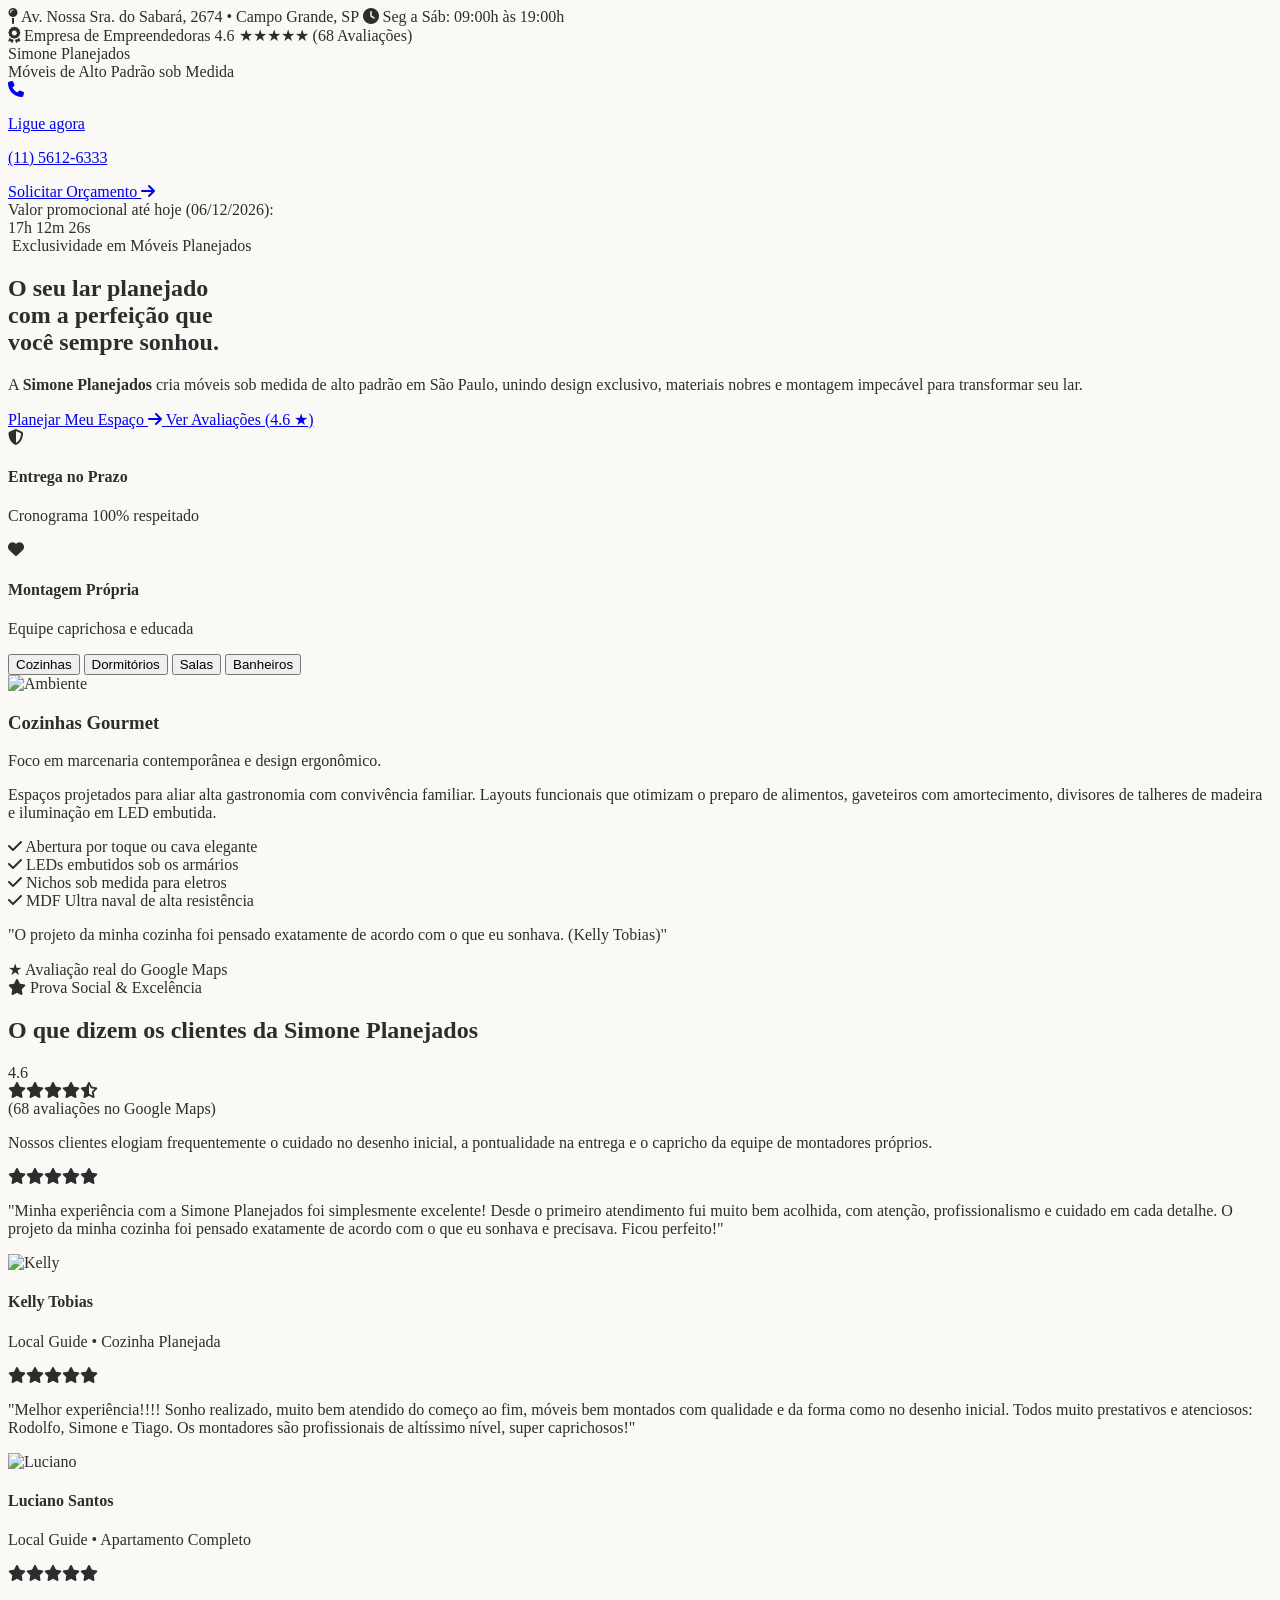
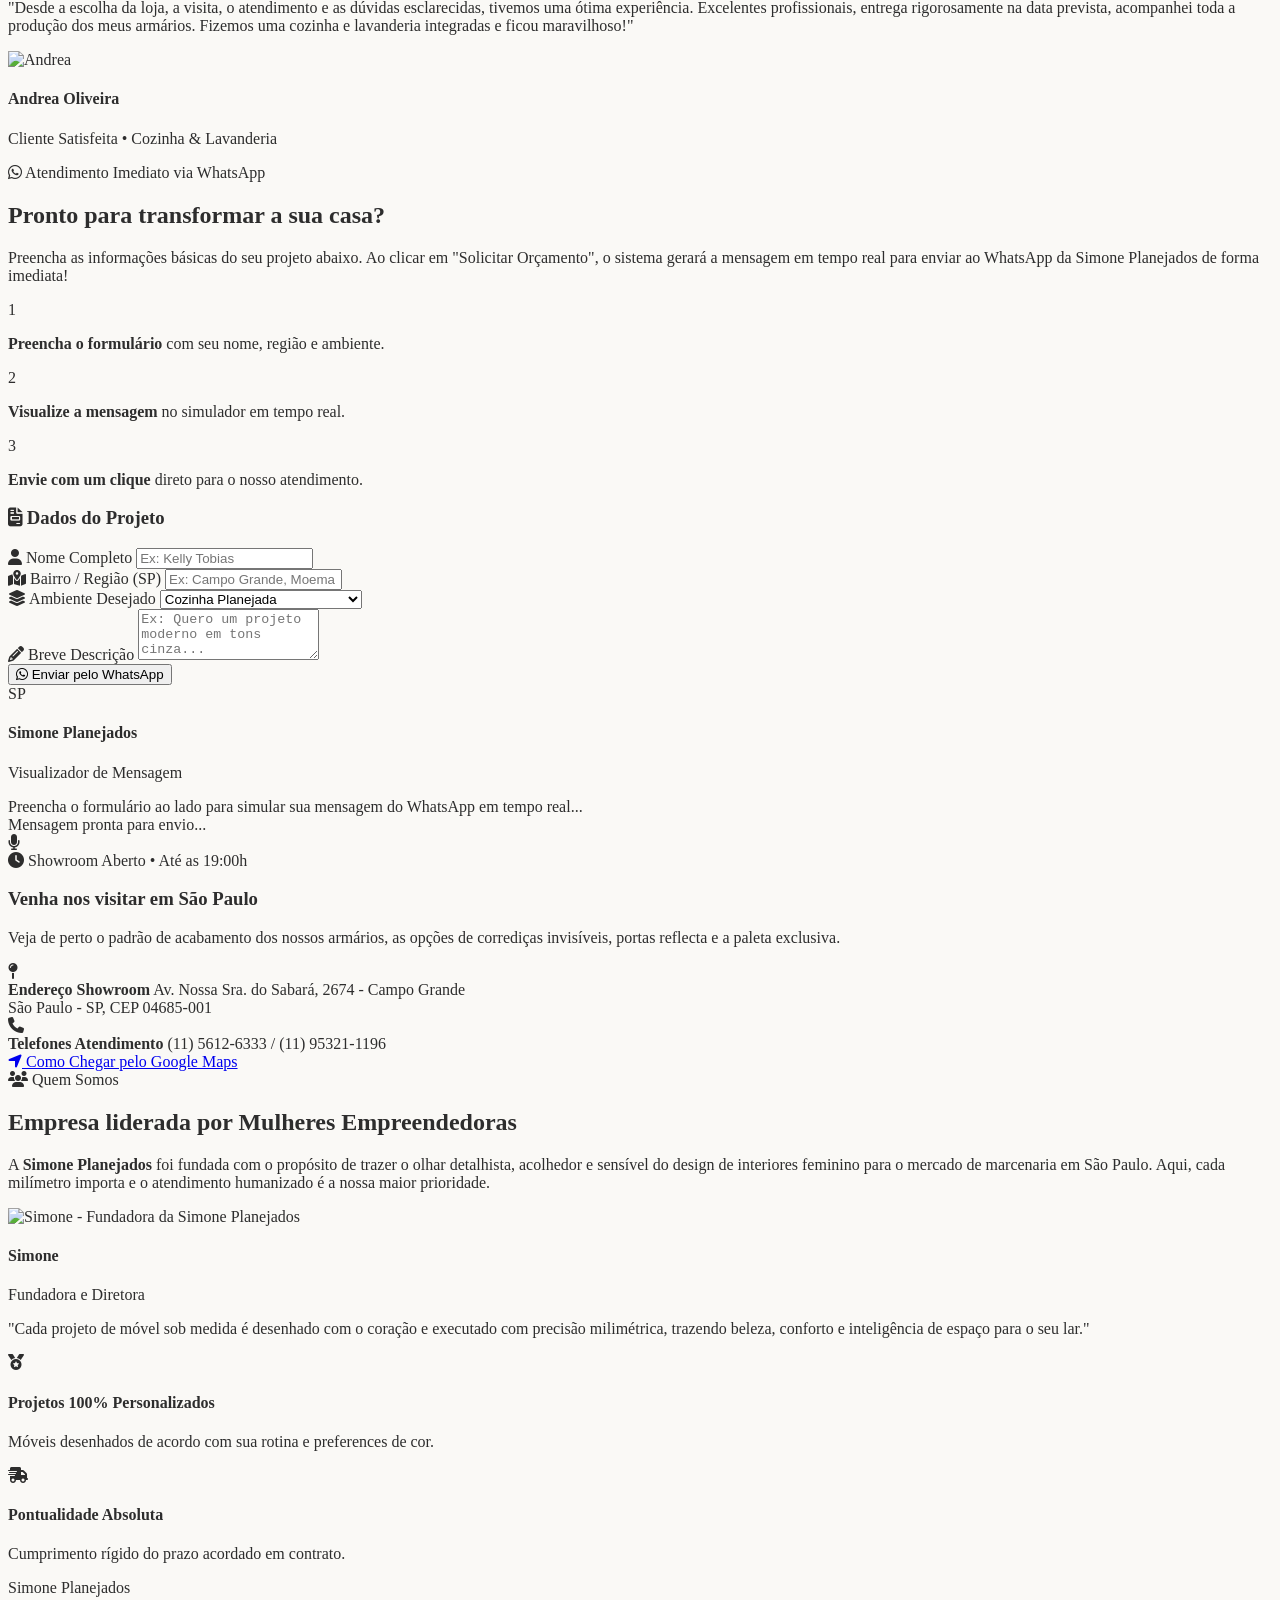
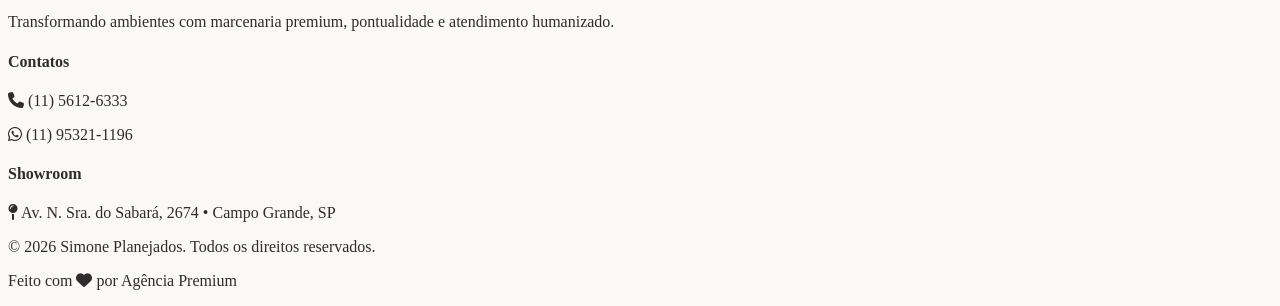
==== commit ba26c63e: "Add files via upload" ====
--- a/index.html
+++ b/index.html
@@ -64,7 +64,10 @@
                     Solicitar Orçamento <i class="fa-solid fa-arrow-right ml-1"></i>
                 </a>
             </div>
-           <!-- HERO SECTION -->
+        </div>
+    </header>
+
+    <!-- HERO SECTION -->
     <section class="relative overflow-hidden pt-6 pb-16 md:pt-10 md:pb-20">
         <div class="absolute top-1/4 -left-32 w-96 h-96 bg-[#c5a880]/10 rounded-full blur-3xl pointer-events-none"></div>
         <div class="max-w-7xl mx-auto px-4 sm:px-6 lg:px-8">
@@ -444,7 +447,7 @@
                             <i class="fa-solid fa-medal text-[#c5a880] text-xl mt-1"></i>
                             <div>
                                 <h4 class="font-bold text-[#151515]">Projetos 100% Personalizados</h4>
-                                <p class="text-xs text-gray-500">Móveis desenhados de acordo com sua rotina e preferências de cor.</p>
+                                <p class="text-xs text-gray-500">Móveis desenhados de acordo com sua rotina e preferences de cor.</p>
                             </div>
                         </div>
                         <div class="flex gap-3">
--- a/style.css
+++ b/style.css
@@ -13,4 +13,4 @@
 /* Focus glow indicators */
 input:focus, select:focus, textarea:focus {
     box-shadow: 0 0 0 2px rgba(197, 168, 128, 0.2);
-}+}
